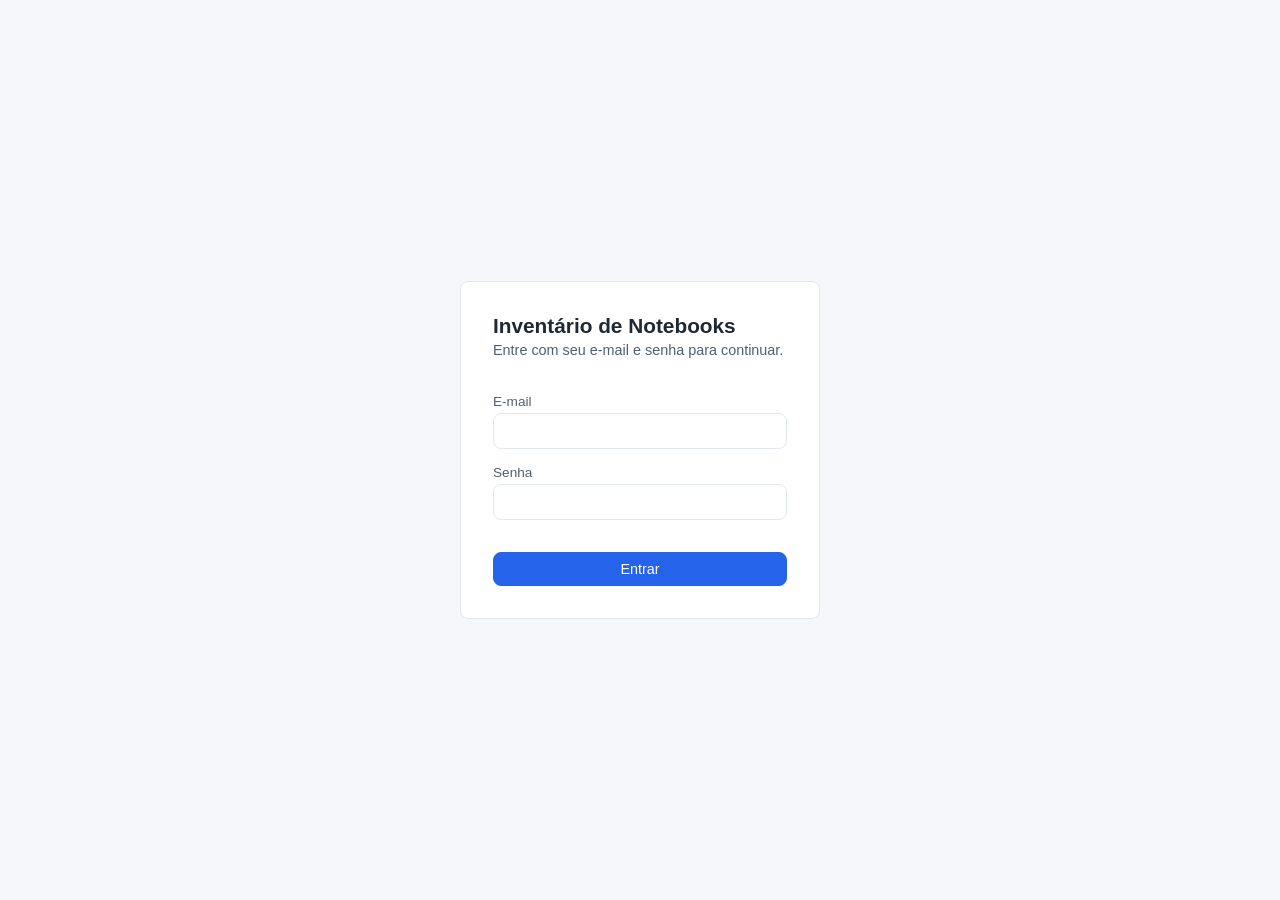
==== OpenInvent/frontend/index.html @ 3ef396fa "feat: Implement front-end structure with login, notebook management, and UI components" ====
<!doctype html>
<html lang="pt-br">
<head>
  <meta charset="UTF-8" />
  <meta name="viewport" content="width=device-width, initial-scale=1.0" />
  <title>Inventário de Notebooks</title>
  <link rel="stylesheet" href="css/reset.css" />
  <link rel="stylesheet" href="css/layout.css" />
  <link rel="stylesheet" href="css/components.css" />
</head>
<body>
  <header class="app-header">
    <h1>Inventário de Notebooks</h1>
    <div class="user-info">
      <span id="current-user">Carregando...</span>
      <button id="btn-logout" class="btn btn-sm">Sair</button>
    </div>
  </header>

  <main class="app-container">
    <div class="toolbar">
      <select id="filter-status">
        <option value="">Todos os status</option>
        <option value="EM_ESTOQUE">Em estoque</option>
        <option value="EM_USO">Em uso</option>
        <option value="MANUTENCAO">Manutenção</option>
        <option value="INATIVO">Inativo</option>
      </select>
      <input type="search" id="filter-search" placeholder="Buscar por asset (ex.: NOTE0001)" />
      <div class="spacer"></div>
      <button id="btn-new-notebook" class="btn btn-primary">Novo notebook</button>
    </div>

    <div class="table-wrapper">
      <table id="notebooks-table">
        <thead>
          <tr>
            <th>Asset</th>
            <th>Marca / Modelo</th>
            <th>Nº Série</th>
            <th>Status</th>
            <th>Responsável atual</th>
            <th>Ações</th>
          </tr>
        </thead>
        <tbody>
          <tr><td colspan="6">Carregando...</td></tr>
        </tbody>
      </table>
    </div>
  </main>

  <!-- Modal: ver notebook -->
  <div class="modal-backdrop hidden" id="modal-view">
    <div class="modal">
      <h2>Detalhes do notebook</h2>
      <dl>
        <dt>Asset</dt><dd data-field="asset"></dd>
        <dt>Marca</dt><dd data-field="brand"></dd>
        <dt>Modelo</dt><dd data-field="model"></dd>
        <dt>Nº de série</dt><dd data-field="serial_number"></dd>
        <dt>Status</dt><dd data-field="status"></dd>
        <dt>Responsável atual</dt><dd data-field="responsible"></dd>
      </dl>
      <div class="form-actions">
        <button type="button" class="btn" data-close-modal>Fechar</button>
      </div>
    </div>
  </div>

  <!-- Modal: novo notebook -->
  <div class="modal-backdrop hidden" id="modal-create-notebook">
    <div class="modal">
      <h2>Novo notebook</h2>
      <form id="form-create-notebook" class="form" novalidate>
        <label for="create-asset">Asset (patrimônio)</label>
        <input type="text" id="create-asset" required placeholder="NOTE0001" />

        <label for="create-brand">Marca</label>
        <input type="text" id="create-brand" required />

        <label for="create-model">Modelo</label>
        <input type="text" id="create-model" required />

        <label for="create-serial">Número de série</label>
        <input type="text" id="create-serial" required />

        <p class="form-error" data-form-error role="alert"></p>

        <div class="form-actions">
          <button type="button" class="btn" data-close-modal>Cancelar</button>
          <button type="submit" class="btn btn-primary">Cadastrar</button>
        </div>
      </form>
    </div>
  </div>

  <!-- Modal: retirada (checkout) -->
  <div class="modal-backdrop hidden" id="modal-checkout">
    <div class="modal">
      <h2>Retirar notebook</h2>
      <form id="form-checkout" class="form" novalidate>
        <label for="checkout-user">Responsável</label>
        <select id="checkout-user" required></select>

        <label for="checkout-observation">Observação</label>
        <textarea id="checkout-observation" placeholder="Opcional"></textarea>

        <p class="form-error" data-form-error role="alert"></p>

        <div class="form-actions">
          <button type="button" class="btn" data-close-modal>Cancelar</button>
          <button type="submit" class="btn btn-primary">Confirmar retirada</button>
        </div>
      </form>
    </div>
  </div>

  <!-- Modal: devolução (return) -->
  <div class="modal-backdrop hidden" id="modal-return">
    <div class="modal">
      <h2>Registrar devolução</h2>
      <form id="form-return" class="form" novalidate>
        <label for="return-condition">Estado do equipamento</label>
        <select id="return-condition">
          <option value="">Não informado</option>
          <option value="BOM">Bom estado</option>
          <option value="AVARIA">Avariado (vai para manutenção)</option>
        </select>

        <label for="return-observation">Observação</label>
        <textarea id="return-observation" placeholder="Opcional"></textarea>

        <p class="form-error" data-form-error role="alert"></p>

        <div class="form-actions">
          <button type="button" class="btn" data-close-modal>Cancelar</button>
          <button type="submit" class="btn btn-secondary">Confirmar devolução</button>
        </div>
      </form>
    </div>
  </div>

  <script type="module" src="js/notebooks.js"></script>
</body>
</html>
---- OpenInvent/frontend/css/layout.css ----
:root {
  --color-primary: #2563eb;
  --color-danger: #dc2626;
  --color-border: #e2e8f0;
  --radius: 8px;
}

/* ---- app shell (index.html) ---- */

.app-header {
  display: flex;
  align-items: center;
  justify-content: space-between;
  padding: 16px 32px;
  background: #ffffff;
  border-bottom: 1px solid var(--color-border);
}

.app-header h1 {
  font-size: 1.25rem;
}

.app-header .user-info {
  display: flex;
  align-items: center;
  gap: 16px;
  font-size: 0.9rem;
  color: #52606d;
}

.app-container {
  max-width: 1100px;
  margin: 0 auto;
  padding: 24px 32px 64px;
}

.toolbar {
  display: flex;
  flex-wrap: wrap;
  align-items: center;
  gap: 12px;
  margin-bottom: 20px;
}

.toolbar .spacer {
  flex: 1;
}

.table-wrapper {
  background: #ffffff;
  border: 1px solid var(--color-border);
  border-radius: var(--radius);
  overflow-x: auto;
}

table th,
table td {
  text-align: left;
  padding: 12px 16px;
  border-bottom: 1px solid var(--color-border);
  white-space: nowrap;
}

table th {
  font-size: 0.8rem;
  text-transform: uppercase;
  letter-spacing: 0.03em;
  color: #52606d;
  background: #f8fafc;
}

table tbody tr:last-child td {
  border-bottom: none;
}

.actions {
  display: flex;
  gap: 6px;
}

/* ---- login page ---- */

.login-page {
  display: flex;
  align-items: center;
  justify-content: center;
  min-height: 100%;
}

.login-card {
  width: 100%;
  max-width: 360px;
  background: #ffffff;
  border: 1px solid var(--color-border);
  border-radius: var(--radius);
  padding: 32px;
}

.login-card h1 {
  font-size: 1.3rem;
  margin-bottom: 4px;
}

.subtitle {
  color: #52606d;
  font-size: 0.9rem;
  margin-bottom: 24px;
}

@media (max-width: 640px) {
  .app-header,
  .app-container {
    padding-left: 16px;
    padding-right: 16px;
  }
}
---- OpenInvent/frontend/css/components.css ----
/* ---- buttons ---- */

.btn {
  display: inline-flex;
  align-items: center;
  justify-content: center;
  padding: 8px 16px;
  border: 1px solid var(--color-border);
  border-radius: var(--radius);
  background: #ffffff;
  color: #1f2933;
  font-size: 0.9rem;
  transition: background 0.15s ease, opacity 0.15s ease;
}

.btn:hover:not(:disabled) {
  background: #f1f5f9;
}

.btn:disabled {
  opacity: 0.4;
  cursor: not-allowed;
}

.btn-sm {
  padding: 5px 10px;
  font-size: 0.8rem;
}

.btn-block {
  width: 100%;
}

.btn-primary {
  background: var(--color-primary);
  border-color: var(--color-primary);
  color: #ffffff;
}

.btn-primary:hover:not(:disabled) {
  background: #1d4ed8;
}

.btn-secondary {
  background: #0f766e;
  border-color: #0f766e;
  color: #ffffff;
}

.btn-secondary:hover:not(:disabled) {
  background: #0d5f58;
}

.btn-danger {
  background: #ffffff;
  border-color: var(--color-danger);
  color: var(--color-danger);
}

.btn-danger:hover:not(:disabled) {
  background: #fef2f2;
}

/* ---- form ---- */

.form {
  display: flex;
  flex-direction: column;
  gap: 4px;
}

.form label {
  font-size: 0.85rem;
  color: #52606d;
  margin-top: 12px;
}

.form input,
.form select,
.form textarea {
  padding: 8px 10px;
  border: 1px solid var(--color-border);
  border-radius: var(--radius);
  width: 100%;
}

.form textarea {
  resize: vertical;
  min-height: 70px;
}

.form-error {
  color: var(--color-danger);
  font-size: 0.85rem;
  min-height: 1.1em;
  margin-top: 10px;
}

.form-actions {
  display: flex;
  justify-content: flex-end;
  gap: 8px;
  margin-top: 20px;
}

select#filter-status,
input#filter-search {
  padding: 8px 10px;
  border: 1px solid var(--color-border);
  border-radius: var(--radius);
}

/* ---- badges ---- */

.badge {
  display: inline-block;
  padding: 3px 10px;
  border-radius: 999px;
  font-size: 0.78rem;
  font-weight: 600;
  white-space: nowrap;
}

.badge-em_estoque {
  background: #dcfce7;
  color: #166534;
}

.badge-em_uso {
  background: #dbeafe;
  color: #1e40af;
}

.badge-manutencao {
  background: #fef3c7;
  color: #92400e;
}

.badge-inativo {
  background: #e2e8f0;
  color: #475569;
}

/* ---- modal ---- */

.modal-backdrop {
  position: fixed;
  inset: 0;
  background: rgba(15, 23, 42, 0.45);
  display: flex;
  align-items: center;
  justify-content: center;
  padding: 16px;
  z-index: 50;
}

.modal-backdrop.hidden {
  display: none;
}

.modal {
  width: 100%;
  max-width: 420px;
  background: #ffffff;
  border-radius: var(--radius);
  padding: 24px;
  max-height: 90vh;
  overflow-y: auto;
}

.modal h2 {
  font-size: 1.1rem;
  margin-bottom: 4px;
}

.modal dl {
  margin-top: 16px;
}

.modal dt {
  font-size: 0.78rem;
  text-transform: uppercase;
  color: #52606d;
  margin-top: 12px;
}

.modal dd {
  margin: 2px 0 0;
  font-size: 0.95rem;
}

/* ---- toast ---- */

#toast {
  position: fixed;
  bottom: 24px;
  left: 50%;
  transform: translateX(-50%) translateY(20px);
  padding: 12px 20px;
  border-radius: var(--radius);
  background: #1f2933;
  color: #ffffff;
  font-size: 0.9rem;
  opacity: 0;
  pointer-events: none;
  transition: opacity 0.2s ease, transform 0.2s ease;
  z-index: 100;
}

#toast.show {
  opacity: 1;
  transform: translateX(-50%) translateY(0);
  pointer-events: auto;
}

#toast.toast-error {
  background: #dc2626;
}

#toast.toast-success {
  background: #16a34a;
}
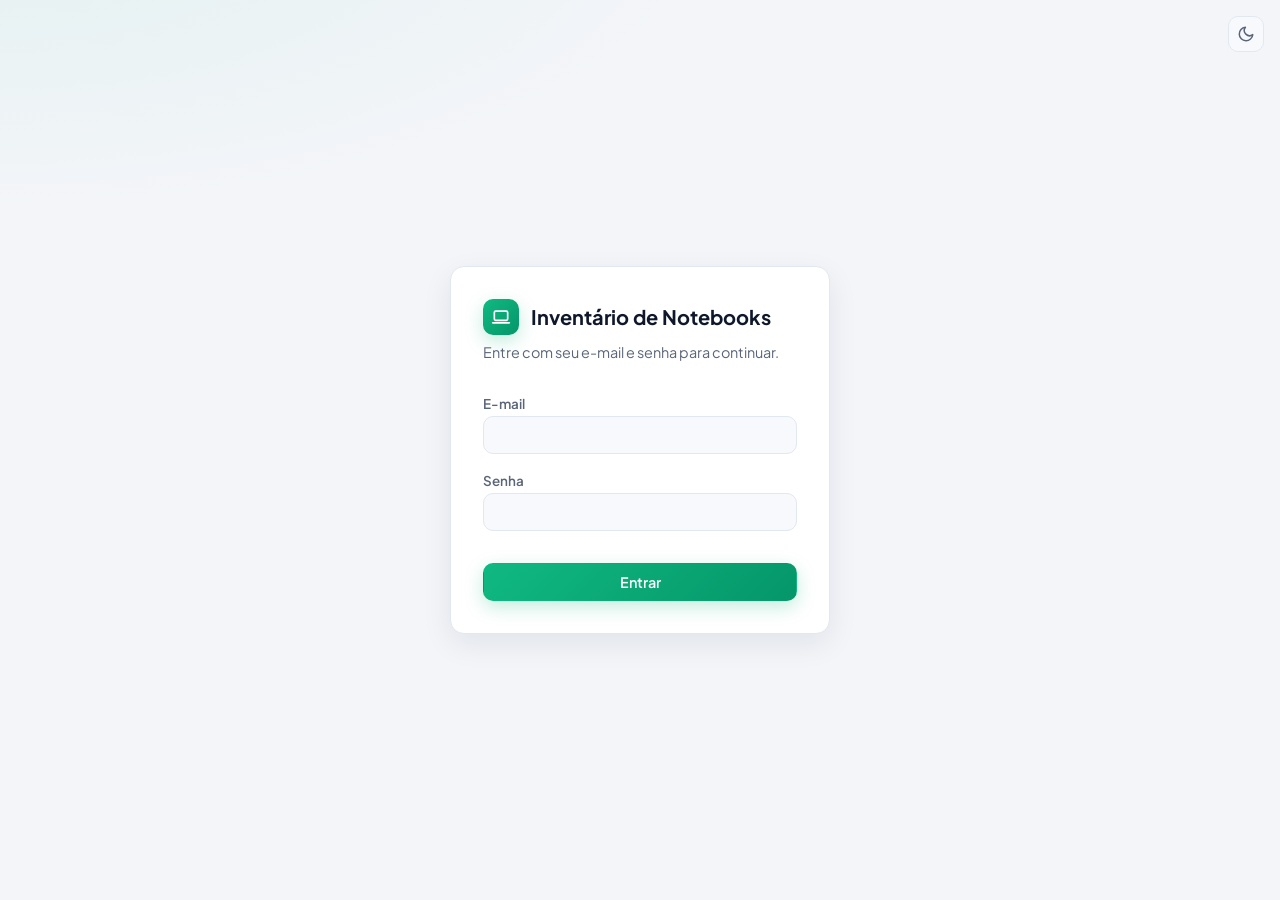
==== commit 5f7ba6f6: "feat: implement theme system with light/dark mode support" ====
--- a/OpenInvent/frontend/index.html
+++ b/OpenInvent/frontend/index.html
@@ -4,143 +4,14 @@
   <meta charset="UTF-8" />
   <meta name="viewport" content="width=device-width, initial-scale=1.0" />
   <title>Inventário de Notebooks</title>
-  <link rel="stylesheet" href="css/reset.css" />
-  <link rel="stylesheet" href="css/layout.css" />
-  <link rel="stylesheet" href="css/components.css" />
+  <link rel="stylesheet" href="css/theme.css?v=3" />
+  <link rel="stylesheet" href="css/reset.css?v=3" />
+  <script src="js/theme.js?v=3"></script>
 </head>
 <body>
-  <header class="app-header">
-    <h1>Inventário de Notebooks</h1>
-    <div class="user-info">
-      <span id="current-user">Carregando...</span>
-      <button id="btn-logout" class="btn btn-sm">Sair</button>
-    </div>
-  </header>
-
-  <main class="app-container">
-    <div class="toolbar">
-      <select id="filter-status">
-        <option value="">Todos os status</option>
-        <option value="EM_ESTOQUE">Em estoque</option>
-        <option value="EM_USO">Em uso</option>
-        <option value="MANUTENCAO">Manutenção</option>
-        <option value="INATIVO">Inativo</option>
-      </select>
-      <input type="search" id="filter-search" placeholder="Buscar por asset (ex.: NOTE0001)" />
-      <div class="spacer"></div>
-      <button id="btn-new-notebook" class="btn btn-primary">Novo notebook</button>
-    </div>
-
-    <div class="table-wrapper">
-      <table id="notebooks-table">
-        <thead>
-          <tr>
-            <th>Asset</th>
-            <th>Marca / Modelo</th>
-            <th>Nº Série</th>
-            <th>Status</th>
-            <th>Responsável atual</th>
-            <th>Ações</th>
-          </tr>
-        </thead>
-        <tbody>
-          <tr><td colspan="6">Carregando...</td></tr>
-        </tbody>
-      </table>
-    </div>
-  </main>
-
-  <!-- Modal: ver notebook -->
-  <div class="modal-backdrop hidden" id="modal-view">
-    <div class="modal">
-      <h2>Detalhes do notebook</h2>
-      <dl>
-        <dt>Asset</dt><dd data-field="asset"></dd>
-        <dt>Marca</dt><dd data-field="brand"></dd>
-        <dt>Modelo</dt><dd data-field="model"></dd>
-        <dt>Nº de série</dt><dd data-field="serial_number"></dd>
-        <dt>Status</dt><dd data-field="status"></dd>
-        <dt>Responsável atual</dt><dd data-field="responsible"></dd>
-      </dl>
-      <div class="form-actions">
-        <button type="button" class="btn" data-close-modal>Fechar</button>
-      </div>
-    </div>
-  </div>
-
-  <!-- Modal: novo notebook -->
-  <div class="modal-backdrop hidden" id="modal-create-notebook">
-    <div class="modal">
-      <h2>Novo notebook</h2>
-      <form id="form-create-notebook" class="form" novalidate>
-        <label for="create-asset">Asset (patrimônio)</label>
-        <input type="text" id="create-asset" required placeholder="NOTE0001" />
-
-        <label for="create-brand">Marca</label>
-        <input type="text" id="create-brand" required />
-
-        <label for="create-model">Modelo</label>
-        <input type="text" id="create-model" required />
-
-        <label for="create-serial">Número de série</label>
-        <input type="text" id="create-serial" required />
-
-        <p class="form-error" data-form-error role="alert"></p>
-
-        <div class="form-actions">
-          <button type="button" class="btn" data-close-modal>Cancelar</button>
-          <button type="submit" class="btn btn-primary">Cadastrar</button>
-        </div>
-      </form>
-    </div>
-  </div>
-
-  <!-- Modal: retirada (checkout) -->
-  <div class="modal-backdrop hidden" id="modal-checkout">
-    <div class="modal">
-      <h2>Retirar notebook</h2>
-      <form id="form-checkout" class="form" novalidate>
-        <label for="checkout-user">Responsável</label>
-        <select id="checkout-user" required></select>
-
-        <label for="checkout-observation">Observação</label>
-        <textarea id="checkout-observation" placeholder="Opcional"></textarea>
-
-        <p class="form-error" data-form-error role="alert"></p>
-
-        <div class="form-actions">
-          <button type="button" class="btn" data-close-modal>Cancelar</button>
-          <button type="submit" class="btn btn-primary">Confirmar retirada</button>
-        </div>
-      </form>
-    </div>
-  </div>
-
-  <!-- Modal: devolução (return) -->
-  <div class="modal-backdrop hidden" id="modal-return">
-    <div class="modal">
-      <h2>Registrar devolução</h2>
-      <form id="form-return" class="form" novalidate>
-        <label for="return-condition">Estado do equipamento</label>
-        <select id="return-condition">
-          <option value="">Não informado</option>
-          <option value="BOM">Bom estado</option>
-          <option value="AVARIA">Avariado (vai para manutenção)</option>
-        </select>
-
-        <label for="return-observation">Observação</label>
-        <textarea id="return-observation" placeholder="Opcional"></textarea>
-
-        <p class="form-error" data-form-error role="alert"></p>
-
-        <div class="form-actions">
-          <button type="button" class="btn" data-close-modal>Cancelar</button>
-          <button type="submit" class="btn btn-secondary">Confirmar devolução</button>
-        </div>
-      </form>
-    </div>
-  </div>
-
-  <script type="module" src="js/notebooks.js"></script>
+  <script type="module">
+    import { getToken } from "./js/api.js?v=2";
+    window.location.replace(getToken() ? "dashboard.html" : "login.html");
+  </script>
 </body>
 </html>
--- a/OpenInvent/frontend/css/theme.css
+++ b/OpenInvent/frontend/css/theme.css
@@ -0,0 +1,92 @@
+/*
+ * Tokens de tema. Todas as cores do frontend saem daqui — os outros arquivos
+ * CSS só usam var(--...). O tema ativo é definido em <html data-theme="...">
+ * por js/theme.js (escolha salva do usuário ou preferência do sistema).
+ * Sem atributo, vale o tema escuro.
+ */
+
+:root,
+:root[data-theme="dark"] {
+  color-scheme: dark;
+
+  --color-bg: #151d2c;
+  --color-bg-glow: rgba(16, 185, 129, 0.06);
+  --color-surface: #1c2537;
+  --color-surface-2: #222c40;
+  --color-surface-hover: #283349;
+  --color-border: #2c374c;
+  --color-border-strong: #3b4861;
+
+  --color-text: #e8edf5;
+  --color-text-muted: #95a1b6;
+  --color-text-subtle: #66728b;
+
+  --color-primary: #10b981;
+  --color-primary-strong: #059669;
+  --color-primary-soft: rgba(16, 185, 129, 0.14);
+  --color-primary-text: #34d399;
+  --color-on-primary: #ffffff;
+
+  --color-blue: #60a5fa;
+  --color-blue-soft: rgba(59, 130, 246, 0.16);
+  --color-amber: #fbbf24;
+  --color-amber-soft: rgba(245, 158, 11, 0.16);
+  --color-purple: #a78bfa;
+  --color-purple-soft: rgba(139, 92, 246, 0.18);
+  --color-gray: #9aa7bb;
+  --color-gray-soft: rgba(148, 163, 184, 0.14);
+  --color-danger: #f87171;
+  --color-danger-soft: rgba(239, 68, 68, 0.16);
+  --color-danger-solid: #ef4444;
+
+  --shadow-sm: 0 1px 2px rgba(0, 0, 0, 0.3);
+  --shadow-md: 0 10px 30px rgba(0, 0, 0, 0.35);
+  --shadow-primary: 0 6px 18px rgba(16, 185, 129, 0.28);
+  --backdrop: rgba(4, 9, 18, 0.66);
+}
+
+:root[data-theme="light"] {
+  color-scheme: light;
+
+  --color-bg: #f3f5f9;
+  --color-bg-glow: rgba(16, 185, 129, 0.07);
+  --color-surface: #ffffff;
+  --color-surface-2: #f7f9fc;
+  --color-surface-hover: #eef2f7;
+  --color-border: #e2e8f0;
+  --color-border-strong: #cbd5e1;
+
+  --color-text: #0f172a;
+  --color-text-muted: #5b6578;
+  --color-text-subtle: #8a94a6;
+
+  --color-primary: #10b981;
+  --color-primary-strong: #059669;
+  --color-primary-soft: rgba(16, 185, 129, 0.12);
+  --color-primary-text: #047857;
+  --color-on-primary: #ffffff;
+
+  --color-blue: #1d4ed8;
+  --color-blue-soft: rgba(59, 130, 246, 0.12);
+  --color-amber: #b45309;
+  --color-amber-soft: rgba(245, 158, 11, 0.16);
+  --color-purple: #6d28d9;
+  --color-purple-soft: rgba(139, 92, 246, 0.12);
+  --color-gray: #475569;
+  --color-gray-soft: rgba(100, 116, 139, 0.13);
+  --color-danger: #dc2626;
+  --color-danger-soft: rgba(239, 68, 68, 0.1);
+  --color-danger-solid: #dc2626;
+
+  --shadow-sm: 0 1px 2px rgba(15, 23, 42, 0.05);
+  --shadow-md: 0 10px 30px rgba(15, 23, 42, 0.08);
+  --shadow-primary: 0 6px 18px rgba(16, 185, 129, 0.25);
+  --backdrop: rgba(15, 23, 42, 0.45);
+}
+
+:root {
+  --radius: 10px;
+  --radius-lg: 14px;
+  --font-sans: "Plus Jakarta Sans", -apple-system, BlinkMacSystemFont, "Segoe UI", Roboto,
+    Helvetica, Arial, sans-serif;
+}
